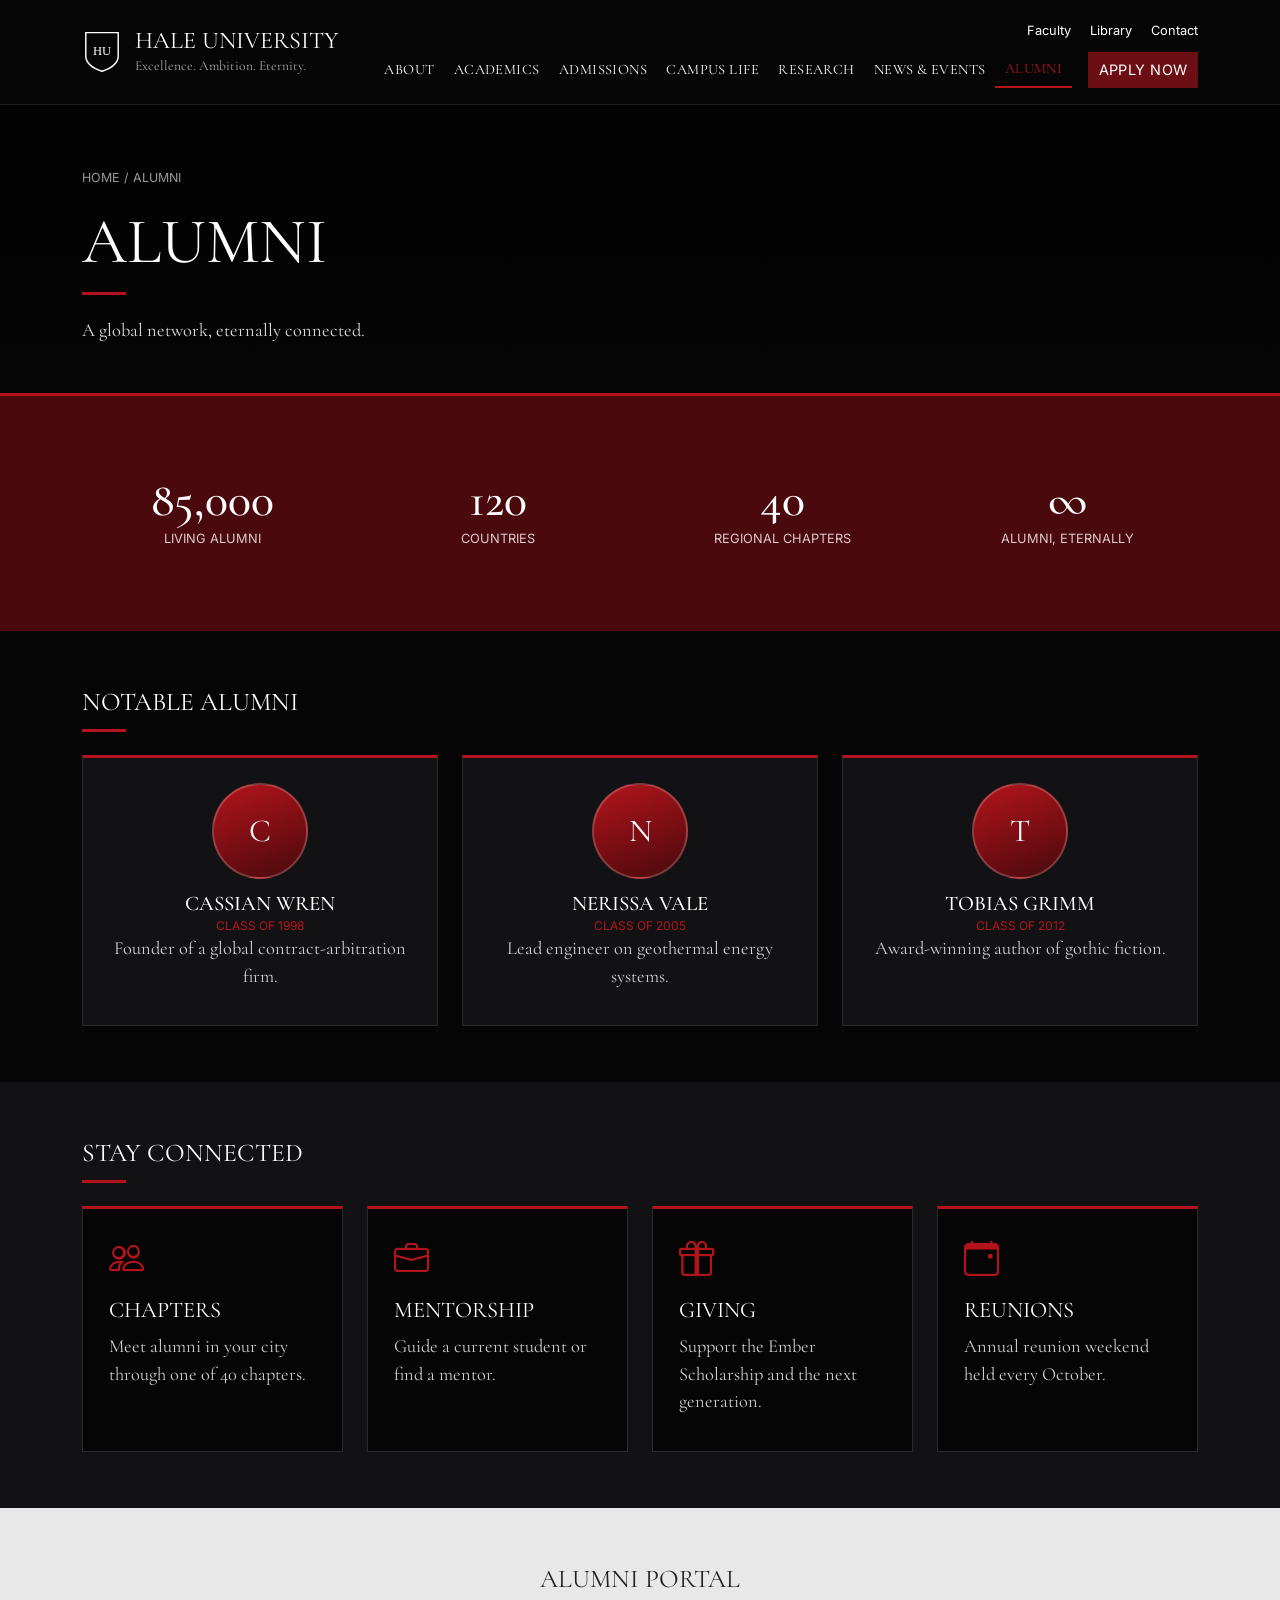
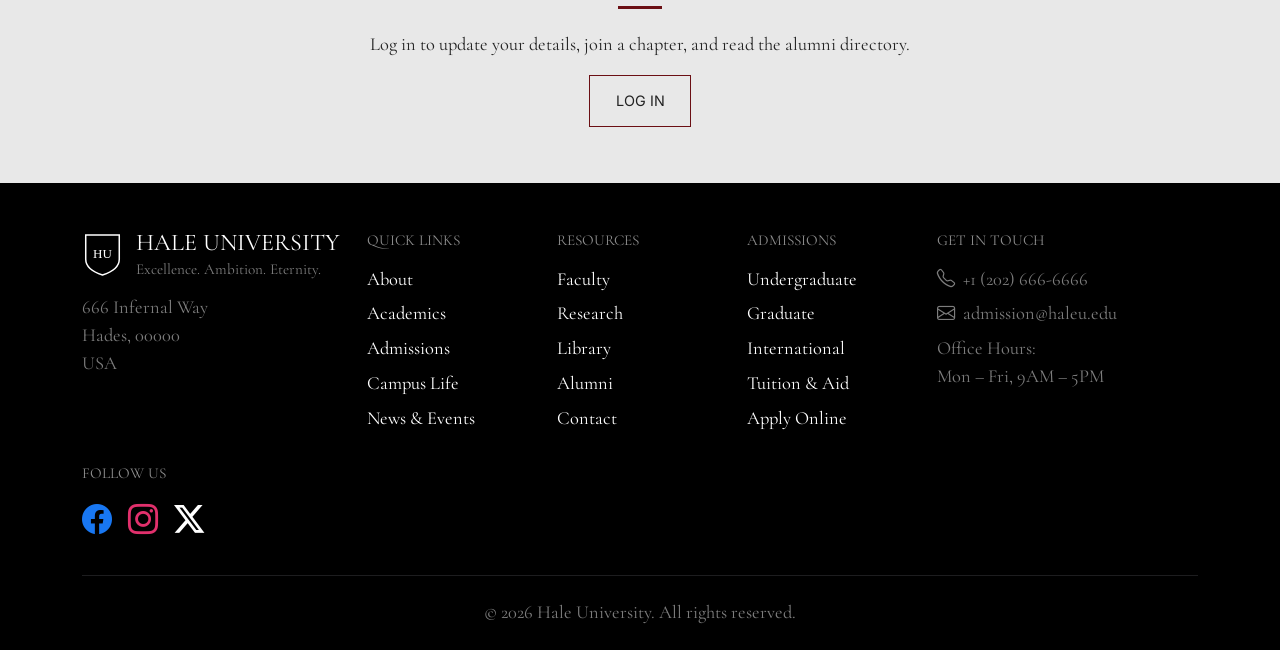
==== alumni.html @ 7ca4a880 "Add files via upload" ====
<!doctype html>
<html lang="en">
  <head>
    <meta charset="UTF-8" />
    <meta name="viewport" content="width=device-width, initial-scale=1" />
    <title>Alumni | Hale University</title>
    <link
      href="https://cdn.jsdelivr.net/npm/bootstrap@5.3.3/dist/css/bootstrap.min.css"
      rel="stylesheet"
    />
    <link
      href="https://cdn.jsdelivr.net/npm/bootstrap-icons@1.11.3/font/bootstrap-icons.min.css"
      rel="stylesheet"
    />
    <link
      href="https://fonts.googleapis.com/css2?family=Cormorant+Garamond:wght@400;500&family=Inter:wght@400;500&display=swap"
      rel="stylesheet"
    />
    <link href="style.css" rel="stylesheet" />
  </head>
  <body>
    <header class="site-header">
      <nav class="navbar navbar-expand-lg navbar-dark py-3">
        <div class="container-xl">
          <a class="navbar-brand logo m-0" href="index.html">
            <svg viewBox="0 0 44 50">
              <path
                d="M4 4h36v26c0 9-9 14-18 17C13 44 4 39 4 30z"
                fill="none"
                stroke="#fff"
                stroke-width="1.6"
              />
              <text
                x="22"
                y="29"
                fill="#fff"
                font-size="14"
                text-anchor="middle"
                font-family="Georgia"
              >
                HU
              </text>
            </svg>
            <span
              ><span class="logo-name">HALE UNIVERSITY</span
              ><span class="logo-tag"
                >Excellence. Ambition. Eternity.</span
              ></span
            >
          </a>
          <button
            class="navbar-toggler"
            type="button"
            data-bs-toggle="collapse"
            data-bs-target="#mainMenu"
            aria-label="Menu"
          >
            <span class="navbar-toggler-icon"></span>
          </button>
          <div
            class="collapse navbar-collapse justify-content-end"
            id="mainMenu"
          >
            <div>
              <div class="top-links text-end d-none d-lg-block mb-2">
                <a href="faculty.html">Faculty</a
                ><a href="library.html">Library</a
                ><a href="contact.html">Contact</a>
              </div>
              <div class="main-nav d-lg-flex align-items-center">
                <a href="about.html">About</a>
                <a href="academics.html">Academics</a>
                <a href="admissions.html">Admissions</a>
                <a href="campus-life.html">Campus Life</a>
                <a href="research.html">Research</a>
                <a href="news.html">News &amp; Events</a>
                <a href="alumni.html" class="active">Alumni</a>
                <a href="apply.html" class="btn btn-apply ms-lg-3 mt-3 mt-lg-0"
                  >Apply Now</a
                >
              </div>
            </div>
          </div>
        </div>
      </nav>
    </header>

    <main>
      <section class="page-banner">
        <div class="container-xl">
          <div class="crumbs"><a href="index.html">Home</a> / Alumni</div>
          <h1>Alumni</h1>
          <div class="red-line"></div>
          <p>A global network, eternally connected.</p>
        </div>
      </section>

      <section class="section-wine">
        <div class="container-xl">
          <div class="row">
            <div class="col-6 col-md-3 stat">
              <strong>85,000</strong><span>Living alumni</span>
            </div>
            <div class="col-6 col-md-3 stat">
              <strong>120</strong><span>Countries</span>
            </div>
            <div class="col-6 col-md-3 stat">
              <strong>40</strong><span>Regional chapters</span>
            </div>
            <div class="col-6 col-md-3 stat">
              <strong>&infin;</strong><span>Alumni, eternally</span>
            </div>
          </div>
        </div>
      </section>

      <section class="section-dark">
        <div class="container-xl">
          <h2 class="section-title">Notable Alumni</h2>
          <div class="red-line"></div>
          <div class="row g-4">
            <div class="col-12 col-md-4">
              <div class="hu-card person">
                <div class="avatar text-white">C</div>
                <h3>Cassian Wren</h3>
                <div class="role">Class of 1998</div>
                <p>Founder of a global contract-arbitration firm.</p>
              </div>
            </div>
            <div class="col-12 col-md-4">
              <div class="hu-card person">
                <div class="avatar text-white">N</div>
                <h3>Nerissa Vale</h3>
                <div class="role">Class of 2005</div>
                <p>Lead engineer on geothermal energy systems.</p>
              </div>
            </div>
            <div class="col-12 col-md-4">
              <div class="hu-card person">
                <div class="avatar text-white">T</div>
                <h3>Tobias Grimm</h3>
                <div class="role">Class of 2012</div>
                <p>Award-winning author of gothic fiction.</p>
              </div>
            </div>
          </div>
        </div>
      </section>

      <section class="section-panel">
        <div class="container-xl">
          <h2 class="section-title">Stay Connected</h2>
          <div class="red-line"></div>
          <div class="row g-4">
            <div class="col-12 col-md-6 col-lg-3">
              <div class="hu-card">
                <i class="bi bi-people icon"></i>
                <h3>Chapters</h3>
                <p>Meet alumni in your city through one of 40 chapters.</p>
              </div>
            </div>
            <div class="col-12 col-md-6 col-lg-3">
              <div class="hu-card">
                <i class="bi bi-briefcase icon"></i>
                <h3>Mentorship</h3>
                <p>Guide a current student or find a mentor.</p>
              </div>
            </div>
            <div class="col-12 col-md-6 col-lg-3">
              <div class="hu-card">
                <i class="bi bi-gift icon"></i>
                <h3>Giving</h3>
                <p>Support the Ember Scholarship and the next generation.</p>
              </div>
            </div>
            <div class="col-12 col-md-6 col-lg-3">
              <div class="hu-card">
                <i class="bi bi-calendar-event icon"></i>
                <h3>Reunions</h3>
                <p>Annual reunion weekend held every October.</p>
              </div>
            </div>
          </div>
        </div>
      </section>

      <section class="section-light">
        <div class="container-xl text-center">
          <h2 class="section-title">Alumni Portal</h2>
          <div class="red-line mx-auto"></div>
          <p class="mx-auto" style="max-width: 640px">
            Log in to update your details, join a chapter, and read the alumni
            directory.
          </p>
          <a href="login.html" class="btn-story">Log in</a>
        </div>
      </section>
    </main>

    <footer class="site-footer">
      <div class="container-xl">
        <div class="row g-4">
          <div class="col-12 col-lg-3">
            <div class="logo mb-3">
              <svg viewBox="0 0 44 50">
                <path
                  d="M4 4h36v26c0 9-9 14-18 17C13 44 4 39 4 30z"
                  fill="none"
                  stroke="#fff"
                  stroke-width="1.6"
                />
                <text
                  x="22"
                  y="29"
                  fill="#fff"
                  font-size="14"
                  text-anchor="middle"
                  font-family="Georgia"
                >
                  HU
                </text>
              </svg>
              <span
                ><span class="logo-name fs-4">HALE UNIVERSITY</span
                ><span class="logo-tag muted"
                  >Excellence. Ambition. Eternity.</span
                ></span
              >
            </div>
            <address class="muted mb-0">
              666 Infernal Way<br />Hades, 00000<br />USA
            </address>
          </div>
          <div class="col-6 col-md-3 col-lg-2">
            <h4>Quick Links</h4>
            <ul>
              <li><a href="about.html">About</a></li>
              <li><a href="academics.html">Academics</a></li>
              <li><a href="admissions.html">Admissions</a></li>
              <li><a href="campus-life.html">Campus Life</a></li>
              <li><a href="news.html">News &amp; Events</a></li>
            </ul>
          </div>
          <div class="col-6 col-md-3 col-lg-2">
            <h4>Resources</h4>
            <ul>
              <li><a href="faculty.html">Faculty</a></li>
              <li><a href="research.html">Research</a></li>
              <li><a href="library.html">Library</a></li>
              <li><a href="alumni.html">Alumni</a></li>
              <li><a href="contact.html">Contact</a></li>
            </ul>
          </div>
          <div class="col-6 col-md-3 col-lg-2">
            <h4>Admissions</h4>
            <ul>
              <li><a href="admissions.html">Undergraduate</a></li>
              <li><a href="admissions.html">Graduate</a></li>
              <li><a href="admissions.html">International</a></li>
              <li><a href="admissions.html">Tuition &amp; Aid</a></li>
              <li><a href="apply.html">Apply Online</a></li>
            </ul>
          </div>
          <div class="col-6 col-md-3 col-lg-3">
            <h4>Get in touch</h4>
            <ul class="muted">
              <li><i class="bi bi-telephone me-2"></i>+1 (202) 666-6666</li>
              <li><i class="bi bi-envelope me-2"></i>admission@haleu.edu</li>
              <li>Office Hours:<br />Mon – Fri, 9AM – 5PM</li>
            </ul>
          </div>
          <div class="col-12">
            <h4>Follow us</h4>
            <div class="social">
              <a href="#" aria-label="Facebook"
                ><i class="bi bi-facebook"></i></a
              ><a href="#" aria-label="Instagram"
                ><i class="bi bi-instagram"></i></a
              ><a href="#" aria-label="X"><i class="bi bi-twitter-x"></i></a>
            </div>
          </div>
        </div>
        <div class="copyright">
          &copy; 2026 Hale University. All rights reserved.
        </div>
      </div>
    </footer>
    <script src="https://cdn.jsdelivr.net/npm/bootstrap@5.3.3/dist/js/bootstrap.bundle.min.js"></script>
  </body>
</html>
---- style.css ----
/* HELL UNIVERSITY - Universal Styles */

/* ---------- Colors & fonts ---------- */
:root {
  --black: #050505;
  --panel: #121214;
  --wine: #4a090c;
  --red: #6b0f14;
  --red-bright: #b3141c;
  --light: #e8e8e8;
  --line: #2a2a2e;
  /* Palitan lang dito ang images ng banner/hero/tiles */
  --hero-img: url("https://i.pinimg.com/1200x/60/53/c5/6053c5d104e290d64d46bd8c85cccacd.jpg");
  --alt-img: url("https://i.pinimg.com/1200x/9d/fe/d5/9dfed5aaf3898fc8e7cbd464f2195040.jpg");
}
body {
  font-family: "Cormorant Garamond", serif;
  font-size: 1.15rem;
  background: var(--black);
  color: #fff;
  overflow-x: clip;
}
a {
  color: inherit;
  text-decoration: none;
}
.sans {
  font-family: "Inter", sans-serif;
  font-size: 0.85rem;
  text-transform: uppercase;
}
.section-title {
  font-size: 1.6rem;
  text-transform: uppercase;
  font-weight: 400;
  margin: 0;
}
.red-line {
  width: 44px;
  height: 3px;
  background: var(--red-bright);
  margin: 0.7rem 0 1.4rem;
}
.text-red {
  color: var(--red-bright);
}

/* ---------- Logo ---------- */
.logo {
  display: flex;
  align-items: center;
  gap: 0.8rem;
}
.logo svg {
  width: 44px;
  height: 50px;
  flex: none;
}
.logo-name {
  display: block;
  font-size: 1.7rem;
  line-height: 1;
}
.logo-tag {
  color: #aaa;
  font-size: 0.95rem;
}

/* ---------- Header ---------- */
.site-header {
  background: var(--black);
  border-bottom: 1px solid #1d1d1f;
}
.top-links a {
  font-family: "Inter", sans-serif;
  font-size: 0.8rem;
  margin-left: 1.2rem;
}
.top-links a:hover,
.main-nav a:hover {
  color: var(--red-bright);
}
.main-nav a {
  text-transform: uppercase;
  letter-spacing: 0.05em;
  padding: 0.5rem 0.9rem;
  display: inline-block;
}
.main-nav a.active {
  color: var(--red-bright);
  border-bottom: 2px solid var(--red-bright);
}
.btn-apply {
  background: var(--red);
  color: #fff;
  border-radius: 0;
  font-family: "Inter", sans-serif;
  font-size: 0.85rem;
  text-transform: uppercase;
  padding: 0.7rem 1.6rem;
}
.btn-apply:hover {
  background: #85131a;
  color: #fff;
}
.main-nav a.btn-apply.active {
  border-bottom: 0;
  color: #fff;
}

/* ---------- Hero (home) ---------- */
.hero {
  background:
    linear-gradient(rgba(0, 0, 0, 0.55), rgba(0, 0, 0, 0.55)),
    var(--hero-img) center / cover no-repeat;
  padding: 4rem 0;
}
.hero h1 {
  font-size: clamp(3.4rem, 8vw, 6rem);
  line-height: 0.95;
  font-weight: 400;
  text-transform: uppercase;
}
.btn-outline-red {
  border: 1px solid var(--red-bright);
  color: #fff;
  border-radius: 0;
  font-family: "Inter", sans-serif;
  font-size: 0.9rem;
  text-transform: uppercase;
  padding: 0.9rem 1.6rem;
}
.btn-outline-red:hover {
  background: rgba(179, 20, 28, 0.2);
  color: #fff;
}
.announcements {
  background: rgba(14, 14, 16, 0.92);
  border: 1px solid var(--line);
  padding: 2rem;
}
.announce-item {
  border-bottom: 1px solid var(--line);
  padding: 1rem 0;
}
.announce-item small {
  display: block;
  color: #999;
  font-family: "Inter", sans-serif;
  font-size: 0.78rem;
  text-transform: uppercase;
}

/* ---------- Inner page banner ---------- */
.page-banner {
  background:
    linear-gradient(rgba(0, 0, 0, 0.65), rgba(5, 5, 5, 0.9)),
    var(--hero-img) center / cover no-repeat;
  padding: 4rem 0 3rem;
  border-bottom: 3px solid var(--red-bright);
}
.page-banner.alt {
  background:
    linear-gradient(rgba(0, 0, 0, 0.65), rgba(5, 5, 5, 0.9)),
    var(--alt-img) center / cover no-repeat;
}
.page-banner h1 {
  font-size: clamp(2.4rem, 6vw, 4rem);
  font-weight: 400;
  text-transform: uppercase;
  margin: 0;
}
.page-banner p {
  max-width: 640px;
  margin: 0;
  color: #ddd;
}
.crumbs {
  font-family: "Inter", sans-serif;
  font-size: 0.78rem;
  text-transform: uppercase;
  color: #999;
  margin-bottom: 1rem;
}
.crumbs a:hover {
  color: var(--red-bright);
}

/* ---------- Generic sections ---------- */
.section-dark {
  background: var(--black);
  padding: 3.5rem 0;
}
.section-panel {
  background: var(--panel);
  padding: 3.5rem 0;
}
.section-light {
  background: var(--light);
  color: #222;
  padding: 3.5rem 0;
}
.section-light .red-line {
  background: var(--red);
}
.section-wine {
  background: var(--wine);
  padding: 3.5rem 0;
}

/* ---------- Cards ---------- */
.hu-card {
  background: var(--panel);
  border: 1px solid var(--line);
  border-top: 3px solid var(--red-bright);
  padding: 1.6rem;
  height: 100%;
}
.hu-card i.icon {
  font-size: 2.2rem;
  color: var(--red-bright);
}
.hu-card h3 {
  font-size: 1.4rem;
  text-transform: uppercase;
  font-weight: 400;
  margin: 0.6rem 0;
}
.hu-card p {
  color: #cfcfcf;
  margin-bottom: 0.6rem;
}
.hu-card .more {
  font-family: "Inter", sans-serif;
  font-size: 0.78rem;
  text-transform: uppercase;
  color: var(--red-bright);
}
.section-light .hu-card {
  background: #fff;
  border-color: #cfcfcf;
  border-top-color: var(--red);
  color: #222;
}
.section-light .hu-card p {
  color: #444;
}
.section-panel .hu-card {
  background: var(--black);
}

/* ---------- Stats ---------- */
.stat {
  text-align: center;
  padding: 1.5rem 0.5rem;
}
.stat strong {
  display: block;
  font-size: 3rem;
  font-weight: 500;
  line-height: 1;
}
.stat span {
  font-family: "Inter", sans-serif;
  font-size: 0.8rem;
  text-transform: uppercase;
  color: #e1c9c9;
}

/* ---------- Feature strip ---------- */
.features {
  background: var(--wine);
}
.feature {
  text-align: center;
  padding: 2rem 1rem;
  border: 1px solid #7a1a1f;
  margin-bottom: 1rem;
}
.feature i {
  font-size: 3rem;
}
.feature h3 {
  font-size: 1.3rem;
  text-transform: uppercase;
  font-weight: 400;
  margin: 0.5rem 0;
}
.feature p {
  margin: 0;
  color: #e1c9c9;
}

/* ---------- About + Quick links ---------- */
.about {
  background: var(--light);
  color: #222;
  padding: 3rem 0;
}
.about .red-line {
  background: var(--red);
}
.btn-story {
  display: block;
  text-align: center;
  background: var(--red);
  color: #fff;
  border-radius: 0;
  font-family: "Inter", sans-serif;
  font-size: 0.9rem;
  text-transform: uppercase;
  padding: 1rem;
}
.btn-story:hover {
  background: #85131a;
  color: #fff;
}
.quick-link {
  display: flex;
  justify-content: space-between;
  align-items: center;
  padding: 1rem;
  border-bottom: 1px solid #fff;
  background: #dcdcdc;
  color: #222;
}
.quick-link:hover {
  color: var(--red-bright);
}

/* ---------- Apply banner ---------- */
.apply-bar {
  background: var(--light);
}
.apply-box {
  background: var(--panel);
  padding: 1.4rem 2rem;
}
.ring {
  width: 40px;
  height: 40px;
  border: 2px solid #ccc;
  border-radius: 50%;
  flex: none;
}

/* ---------- Timeline ---------- */
.timeline {
  border-left: 2px solid var(--red-bright);
  padding-left: 1.6rem;
  margin-left: 0.4rem;
}
.timeline-item {
  position: relative;
  padding-bottom: 1.8rem;
}
.timeline-item::before {
  content: "";
  position: absolute;
  left: -2.05rem;
  top: 0.45rem;
  width: 14px;
  height: 14px;
  background: var(--red-bright);
  border-radius: 50%;
}
.timeline-item .year {
  font-family: "Inter", sans-serif;
  font-size: 0.85rem;
  color: var(--red-bright);
  text-transform: uppercase;
}
.timeline-item h3 {
  font-size: 1.4rem;
  margin: 0.1rem 0;
  font-weight: 500;
}
.timeline-item p {
  margin: 0;
  color: #cfcfcf;
}

/* ---------- Tables ---------- */
.table-hu {
  --bs-table-bg: var(--panel);
  --bs-table-striped-bg: #18181b;
  --bs-table-color: #fff;
  --bs-table-striped-color: #fff;
  --bs-table-hover-color: #fff;
  --bs-table-active-color: #fff;
  --bs-table-border-color: var(--line);
  margin: 0;
}
.table-hu th {
  font-family: "Inter", sans-serif;
  font-size: 0.78rem;
  text-transform: uppercase;
  background: var(--red) !important;
  color: #fff !important;
  font-weight: 500;
}
.table-hu td {
  vertical-align: middle;
}

/* ---------- Steps ---------- */
.step {
  text-align: center;
  padding: 1rem;
}
.step .num {
  width: 56px;
  height: 56px;
  border: 2px solid var(--red-bright);
  border-radius: 50%;
  display: inline-flex;
  align-items: center;
  justify-content: center;
  font-size: 1.6rem;
  margin-bottom: 0.7rem;
}
.step h3 {
  font-size: 1.25rem;
  text-transform: uppercase;
  font-weight: 400;
}
.step p {
  color: #cfcfcf;
}

/* ---------- Accordion (FAQ) ---------- */
.accordion {
  --bs-accordion-bg: var(--panel);
  --bs-accordion-color: #fff;
  --bs-accordion-border-color: var(--line);
  --bs-accordion-btn-bg: var(--panel);
  --bs-accordion-btn-color: #fff;
  --bs-accordion-active-bg: var(--wine);
  --bs-accordion-active-color: #fff;
  --bs-accordion-btn-focus-box-shadow: none;
  --bs-accordion-border-radius: 0;
  --bs-accordion-inner-border-radius: 0;
}
.accordion-button {
  font-family: "Cormorant Garamond", serif;
  font-size: 1.2rem;
}
.accordion-button::after {
  filter: invert(1);
}

/* ---------- Tiles (campus / library) ---------- */
.tile {
  position: relative;
  min-height: 220px;
  padding: 1.4rem;
  display: flex;
  flex-direction: column;
  justify-content: flex-end;
  background:
    linear-gradient(180deg, rgba(0, 0, 0, 0.15), rgba(0, 0, 0, 0.9)),
    var(--alt-img) center / cover no-repeat;
  border: 1px solid var(--line);
}
.tile.t2 {
  background-image:
    linear-gradient(180deg, rgba(74, 9, 12, 0.3), rgba(0, 0, 0, 0.9)),
    var(--hero-img);
}
.tile.t3 {
  background: linear-gradient(160deg, var(--wine), #000);
}
.tile h3 {
  font-size: 1.4rem;
  text-transform: uppercase;
  font-weight: 400;
  margin: 0;
}
.tile p {
  margin: 0.3rem 0 0;
  color: #ddd;
}

/* ---------- People ---------- */
.person {
  text-align: center;
}
.avatar {
  width: 96px;
  height: 96px;
  border-radius: 50%;
  background: linear-gradient(160deg, var(--red-bright), var(--wine));
  display: inline-flex;
  align-items: center;
  justify-content: center;
  font-size: 2rem;
  margin-bottom: 0.8rem;
  border: 2px solid #fff3;
}
.person h3 {
  font-size: 1.3rem;
  margin: 0;
  font-weight: 500;
}
.person .role {
  font-family: "Inter", sans-serif;
  font-size: 0.75rem;
  text-transform: uppercase;
  color: var(--red-bright);
}

/* ---------- News list ---------- */
.news-item {
  display: flex;
  gap: 1.4rem;
  padding: 1.4rem 0;
  border-bottom: 1px solid var(--line);
}
.news-date {
  flex: none;
  width: 72px;
  text-align: center;
  border: 1px solid var(--red-bright);
  padding: 0.5rem 0;
  font-family: "Inter", sans-serif;
  text-transform: uppercase;
  font-size: 0.72rem;
  height: fit-content;
}
.news-date strong {
  display: block;
  font-size: 1.7rem;
  font-family: "Cormorant Garamond", serif;
  line-height: 1;
}
.news-item h3 {
  font-size: 1.4rem;
  margin: 0 0 0.3rem;
  font-weight: 500;
}
.news-item p {
  margin: 0;
  color: #cfcfcf;
}
.tag {
  display: inline-block;
  font-family: "Inter", sans-serif;
  font-size: 0.7rem;
  text-transform: uppercase;
  background: var(--red);
  padding: 0.15rem 0.6rem;
  margin-bottom: 0.4rem;
}

/* ---------- Forms ---------- */
.hu-form label {
  font-family: "Inter", sans-serif;
  font-size: 0.78rem;
  text-transform: uppercase;
  margin-bottom: 0.3rem;
  color: #bbb;
}
.hu-form .form-control,
.hu-form .form-select {
  background: #0c0c0e;
  border: 1px solid #333;
  border-radius: 0;
  color: #fff;
  padding: 0.7rem 0.9rem;
  font-family: "Inter", sans-serif;
  font-size: 0.95rem;
}
.hu-form .form-control:focus,
.hu-form .form-select:focus {
  border-color: var(--red-bright);
  box-shadow: 0 0 0 0.15rem rgba(179, 20, 28, 0.3);
  background: #0c0c0e;
  color: #fff;
}
.hu-form .form-check-input:checked {
  background-color: var(--red-bright);
  border-color: var(--red-bright);
}
.form-wrap {
  background: var(--panel);
  border: 1px solid var(--line);
  padding: 2rem;
}

/* ---------- Quote ---------- */
.quote {
  border-left: 3px solid var(--red-bright);
  padding-left: 1.2rem;
  font-size: 1.5rem;
  font-style: italic;
}
.quote small {
  display: block;
  font-style: normal;
  font-family: "Inter", sans-serif;
  font-size: 0.78rem;
  text-transform: uppercase;
  color: #999;
  margin-top: 0.5rem;
}

/* ---------- Footer ---------- */
.site-footer {
  background: #000;
  padding: 3rem 0 1.5rem;
}
.site-footer h4 {
  font-size: 0.95rem;
  text-transform: uppercase;
  color: #8d8d8d;
  font-weight: 400;
  margin-bottom: 1rem;
}
.site-footer ul {
  list-style: none;
  padding: 0;
  margin: 0;
}
.site-footer li {
  margin-bottom: 0.45rem;
}
.site-footer li a:hover {
  color: var(--red-bright);
}
.muted {
  color: #7d7d7d;
}
.social a {
  font-size: 1.9rem;
  margin-right: 1rem;
}
.social .bi-facebook {
  color: #1877f2;
}
.social .bi-instagram {
  color: #e1306c;
}
.copyright {
  border-top: 1px solid #1d1d1f;
  margin-top: 2rem;
  padding-top: 1.4rem;
  text-align: center;
  color: #7d7d7d;
}
/* ---------- MOBILE (below 768px) ---------- */
@media (max-width: 767.98px) {
  .hero {
    padding: 2rem 0 0;
  }
  .hero-text {
    border: 1px solid #333;
    background: rgba(0, 0, 0, 0.6);
    padding: 2rem 1rem;
    text-align: center;
  }
  .announcements {
    border: 0;
    background: var(--panel);
    margin: 2rem -12px 0;
  }
  .quick-link {
    margin: 0 -12px;
  }
  .news-item {
    flex-direction: column;
    gap: 0.8rem;
  }
  .news-date {
    width: 72px;
  }
  .page-banner {
    padding: 2.5rem 0 2rem;
  }
}

/* ---------- TABLET and up (768px+) ---------- */
@media (min-width: 768px) {
  .feature {
    border: 0;
    border-right: 1px solid #7a1a1f;
    margin: 0;
  }
  .feature:last-child {
    border-right: 0;
  }
  .btn-story {
    display: inline-block;
    background: transparent;
    color: #222;
    border: 1px solid var(--red);
    padding: 0.9rem 1.6rem;
  }
  .quick-link {
    background: transparent;
    border-bottom: 1px solid #bbb;
    padding: 0.8rem 0;
  }
}

/* =========================================================
   LOGO: icon aligned with name + tagline
   ========================================================= */
.logo > span {
  display: flex;
  flex-direction: column;
  justify-content: center;
}
.logo-name {
  line-height: 1;
}
.logo-tag {
  line-height: 1.2;
  margin-top: 0.3rem;
}
/* icon height = name + tagline height, so top/bottom line up */
.logo svg {
  width: 44px;
  height: 50px;
}
.site-header .logo-name {
  font-size: 1.5rem;
}
.site-header .logo-tag {
  font-size: 0.85rem;
}
.site-header .logo svg {
  width: 40px;
  height: 45px;
}
.site-footer .logo svg {
  width: 41px;
  height: 47px;
}

/* ---------- NAVBAR links (desktop): smaller ---------- */
.main-nav a {
  font-size: 0.9rem;
  letter-spacing: 0.03em;
  padding: 0.4rem 0.6rem;
}

/* ---------- Hero text sizes ---------- */
.hero-eyebrow {
  font-size: clamp(1rem, 2.5vw, 1.5rem);
}
.hero-tagline {
  font-size: clamp(1.15rem, 3vw, 1.75rem);
}
.hero-desc {
  font-size: clamp(1rem, 2vw, 1.25rem);
}

/* ---------- Login / Sign up pages ---------- */
.auth-page {
  background:
    linear-gradient(rgba(0, 0, 0, 0.75), rgba(5, 5, 5, 0.93)),
    var(--hero-img) center / cover no-repeat;
  min-height: 100vh;
}
.auth-card {
  background: rgba(18, 18, 20, 0.96);
  border: 1px solid var(--line);
  border-top: 3px solid var(--red-bright);
}
.auth-link {
  color: var(--red-bright);
  text-decoration: underline;
}
.auth-card .form-control,
.auth-card .input-group-text {
  background: #0c0c0e;
  border-color: #333;
  color: #fff;
  border-radius: 0;
}
.auth-card .form-control:focus {
  border-color: var(--red-bright);
  box-shadow: none;
}
.btn-toggle {
  background: #0c0c0e;
  border: 1px solid #333;
  color: #bbb;
  border-radius: 0;
}
.btn-hu {
  background: var(--red);
  color: #fff;
  border: 0;
  border-radius: 0;
  font-family: "Inter", sans-serif;
  font-size: 0.85rem;
  text-transform: uppercase;
}
.btn-hu:hover {
  background: #85131a;
  color: #fff;
}

/* =========================================================
   TABLET / MOBILE NAVBAR (hamburger, below 992px)
   ========================================================= */
@media (max-width: 991.98px) {
  .site-header .navbar-brand {
    flex: 1 1 auto;
    min-width: 0;
    margin-right: 0;
  }
  .site-header .logo {
    gap: 0.5rem;
  }
  .site-header .logo-name {
    font-size: 1.1rem;
    letter-spacing: 0.02em;
  }
  .site-header .logo-tag {
    font-size: 0.62rem;
    margin-top: 0.2rem;
    white-space: nowrap;
  }
  .site-header .logo svg {
    width: 29px;
    height: 33px;
  }
  .site-header .navbar-toggler {
    flex: none;
    margin-left: 0.5rem;
    padding: 0.25rem 0.5rem;
  }
  .navbar-collapse {
    padding-top: 0.5rem;
  }
  .main-nav a {
    display: block;
    font-size: 0.95rem;
    padding: 0.7rem 0;
    border-bottom: 1px solid #1d1d1f;
  }
  .main-nav a.btn-apply,
  .main-nav a.btn-apply.active {
    display: block;
    text-align: center;
    border-bottom: 0;
    padding: 0.7rem 1rem;
  }
}

/* =========================================================
   MOBILE (below 768px): smaller text + tighter spacing
   ========================================================= */
@media (max-width: 767.98px) {
  body {
    font-size: 1.05rem;
  }

  /* hero */
  .hero h1 {
    font-size: clamp(2.2rem, 12vw, 4rem);
  }
  .hero-text {
    padding: 1.5rem 1rem;
  }
  .announcements {
    padding: 1.5rem 1.25rem;
  }

  /* titles */
  .section-title {
    font-size: 1.3rem;
  }
  .red-line {
    margin: 0.5rem 0 1rem;
  }
  .page-banner h1 {
    font-size: clamp(1.9rem, 9vw, 2.8rem);
  }
  .page-banner p {
    font-size: 1rem;
  }
  .crumbs {
    font-size: 0.7rem;
  }

  /* buttons */
  .btn-apply {
    font-size: 0.78rem;
    padding: 0.65rem 1.2rem;
  }
  .btn-outline-red {
    font-size: 0.8rem;
    padding: 0.7rem 1.2rem;
  }
  .btn-story {
    font-size: 0.8rem;
    padding: 0.85rem;
  }

  /* section spacing */
  .section-dark,
  .section-panel,
  .section-light,
  .section-wine {
    padding: 2.5rem 0;
  }
  .about {
    padding: 2rem 0;
  }

  /* cards & boxes (less left/right padding) */
  .hu-card {
    padding: 1.1rem;
  }
  .hu-card h3 {
    font-size: 1.2rem;
  }
  .hu-card p {
    font-size: 1rem;
  }
  .hu-card i.icon {
    font-size: 1.8rem;
  }
  .form-wrap {
    padding: 1.1rem;
  }
  .tile {
    min-height: 180px;
    padding: 1.1rem;
  }
  .tile h3 {
    font-size: 1.2rem;
  }
  .stat {
    padding: 1rem 0.5rem;
  }
  .stat strong {
    font-size: 2.2rem;
  }
  .stat span {
    font-size: 0.7rem;
  }
  .feature {
    padding: 1.4rem 1rem;
  }
  .feature i {
    font-size: 2.2rem;
  }
  .feature h3 {
    font-size: 1.15rem;
  }
  .step {
    padding: 0.5rem;
  }
  .step .num {
    width: 46px;
    height: 46px;
    font-size: 1.3rem;
  }
  .step h3 {
    font-size: 1.1rem;
  }
  .avatar {
    width: 76px;
    height: 76px;
    font-size: 1.6rem;
  }
  .person h3 {
    font-size: 1.15rem;
  }
  .quote {
    font-size: 1.2rem;
  }
  .news-item {
    padding: 1.1rem 0;
  }
  .news-item h3 {
    font-size: 1.2rem;
  }
  .timeline {
    padding-left: 1.2rem;
  }
  .timeline-item::before {
    left: -1.7rem;
  }
  .timeline-item h3 {
    font-size: 1.2rem;
  }
  .accordion-button {
    font-size: 1.05rem;
  }
  .table-hu {
    font-size: 0.88rem;
  }
  .table-hu th,
  .table-hu td {
    padding: 0.5rem;
  }

  /* footer */
  .site-footer {
    padding: 2rem 0 1.2rem;
  }
  .site-footer h4 {
    font-size: 0.85rem;
  }
  .site-footer li,
  .site-footer address {
    font-size: 1rem;
  }
  .social a {
    font-size: 1.5rem;
  }
  .copyright {
    font-size: 0.85rem;
  }

  /* login / sign up */
  .auth-page .logo-name {
    font-size: 1.25rem;
  }
  .auth-page .logo-tag {
    font-size: 0.75rem;
  }
  .auth-page .logo svg {
    width: 34px;
    height: 39px;
  }
  .auth-page h1.display-3 {
    font-size: clamp(1.9rem, 10vw, 3rem) !important;
  }
  .auth-page .fs-4 {
    font-size: 1rem !important;
  }
  .auth-page .fs-5 {
    font-size: 0.95rem !important;
  }
  .auth-page h2.display-6 {
    font-size: 1.6rem !important;
  }
  .auth-page .auth-card {
    padding: 1.25rem !important;
  }
}

/* =========================================================
   FIX: horizontal scroll on mobile / tablet
   .g-5 (3rem gutter) pulled the row 24px past the edge, but the
   container only has 12px padding, so the page overflowed sideways.
   ========================================================= */
@media (max-width: 991.98px) {
  .row.g-5 {
    --bs-gutter-x: 1.5rem;
  }
}
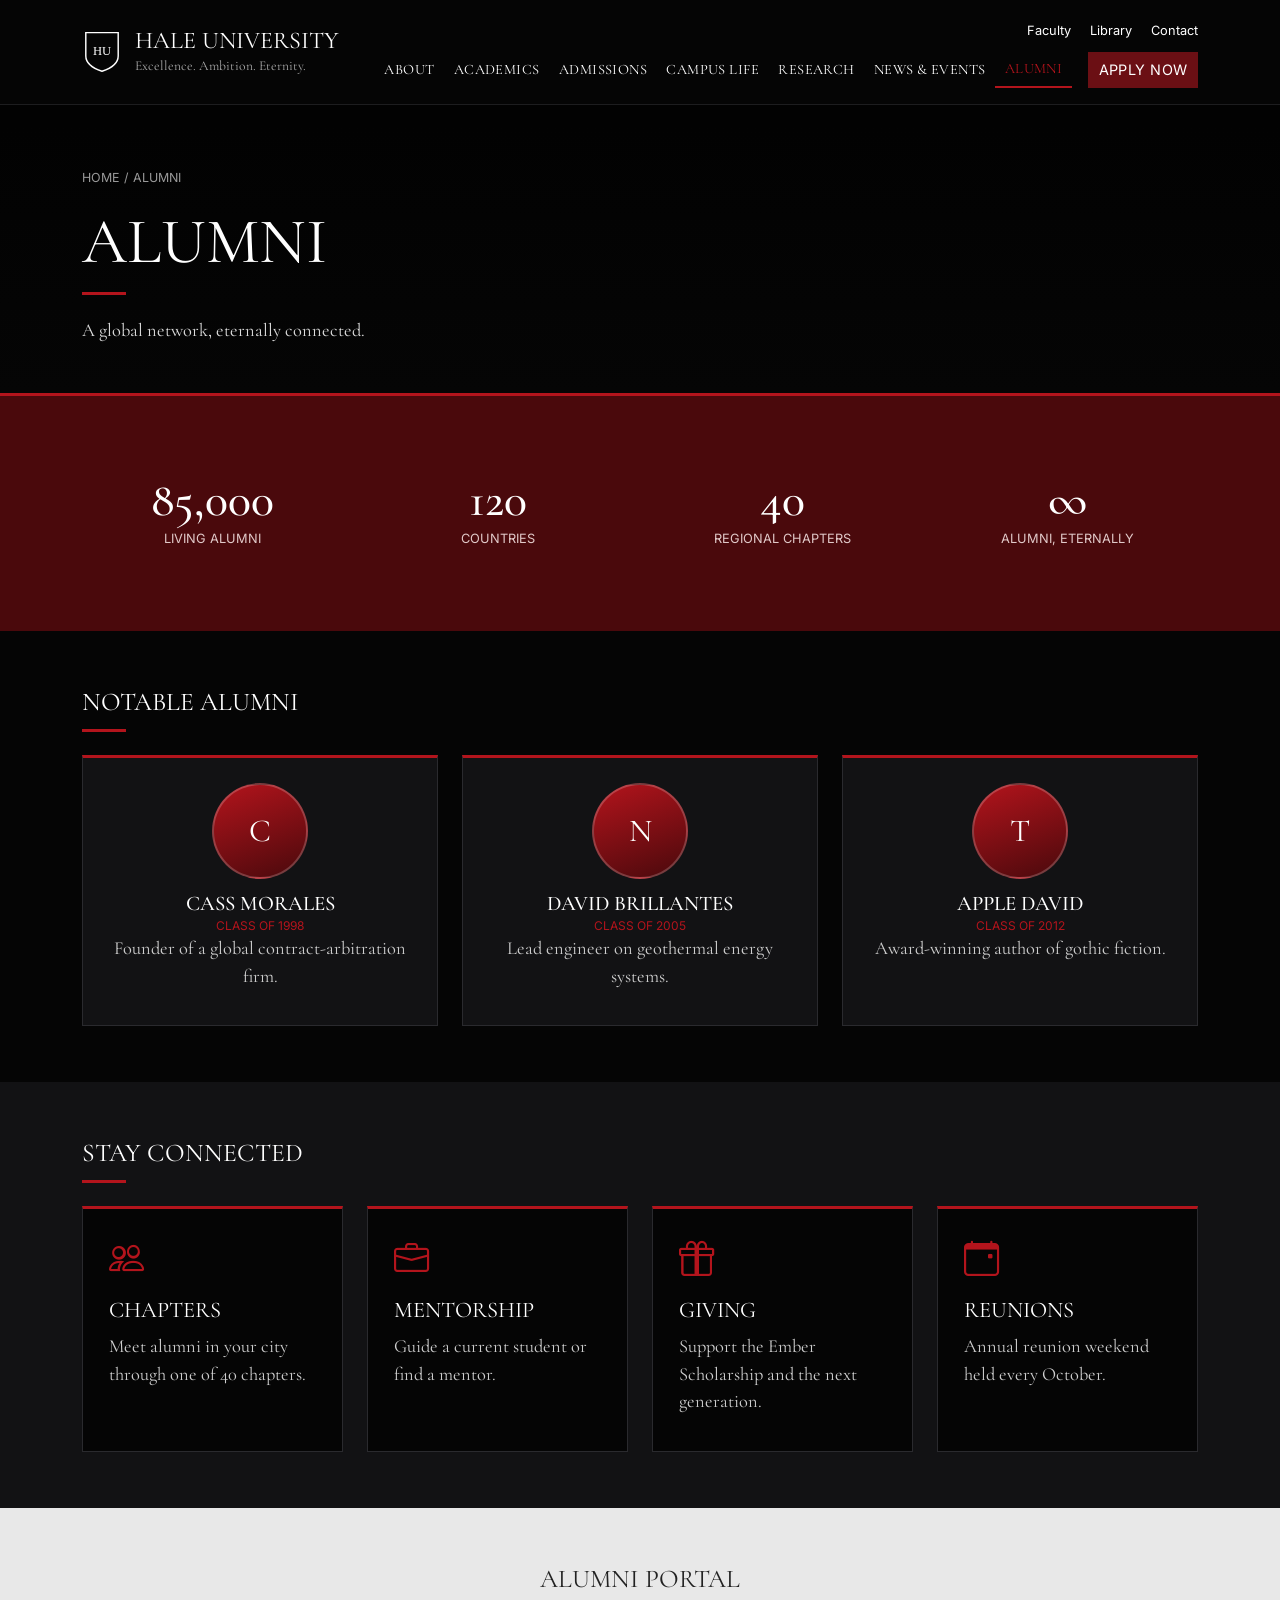
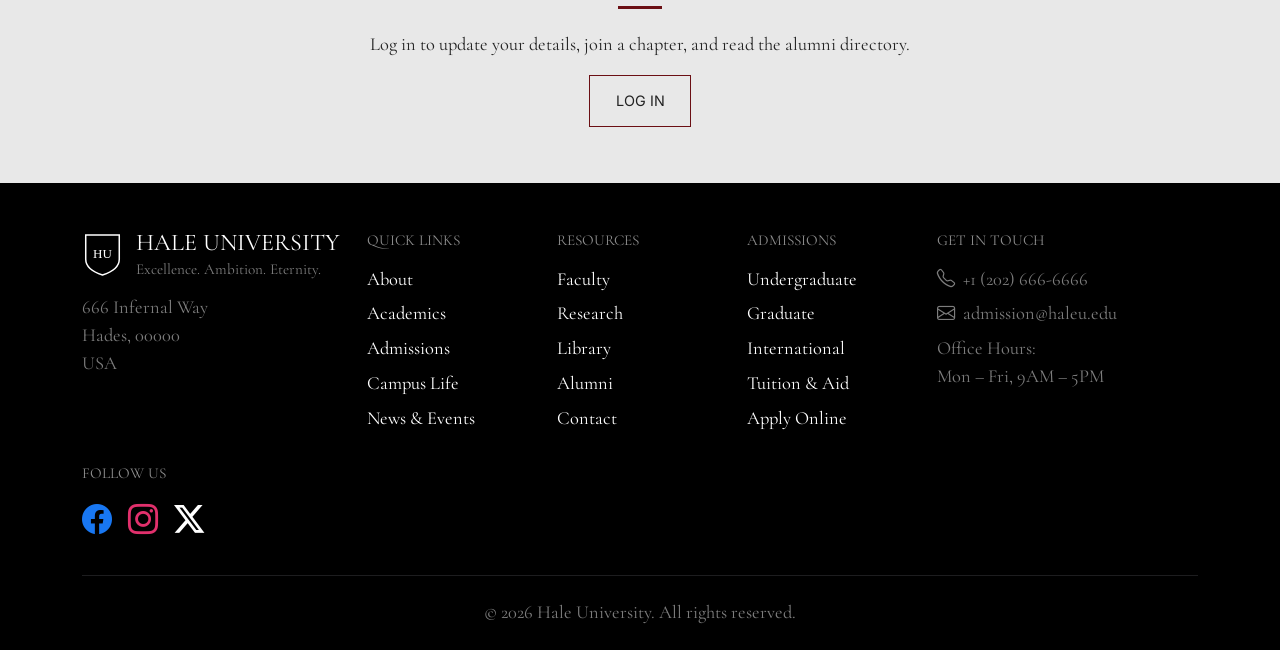
==== commit 597a23d4: "Update alumni.html" ====
--- a/alumni.html
+++ b/alumni.html
@@ -122,7 +122,7 @@
             <div class="col-12 col-md-4">
               <div class="hu-card person">
                 <div class="avatar text-white">C</div>
-                <h3>Cassian Wren</h3>
+                <h3>Cass Morales</h3>
                 <div class="role">Class of 1998</div>
                 <p>Founder of a global contract-arbitration firm.</p>
               </div>
@@ -130,7 +130,7 @@
             <div class="col-12 col-md-4">
               <div class="hu-card person">
                 <div class="avatar text-white">N</div>
-                <h3>Nerissa Vale</h3>
+                <h3>David Brillantes</h3>
                 <div class="role">Class of 2005</div>
                 <p>Lead engineer on geothermal energy systems.</p>
               </div>
@@ -138,7 +138,7 @@
             <div class="col-12 col-md-4">
               <div class="hu-card person">
                 <div class="avatar text-white">T</div>
-                <h3>Tobias Grimm</h3>
+                <h3>Apple David</h3>
                 <div class="role">Class of 2012</div>
                 <p>Award-winning author of gothic fiction.</p>
               </div>
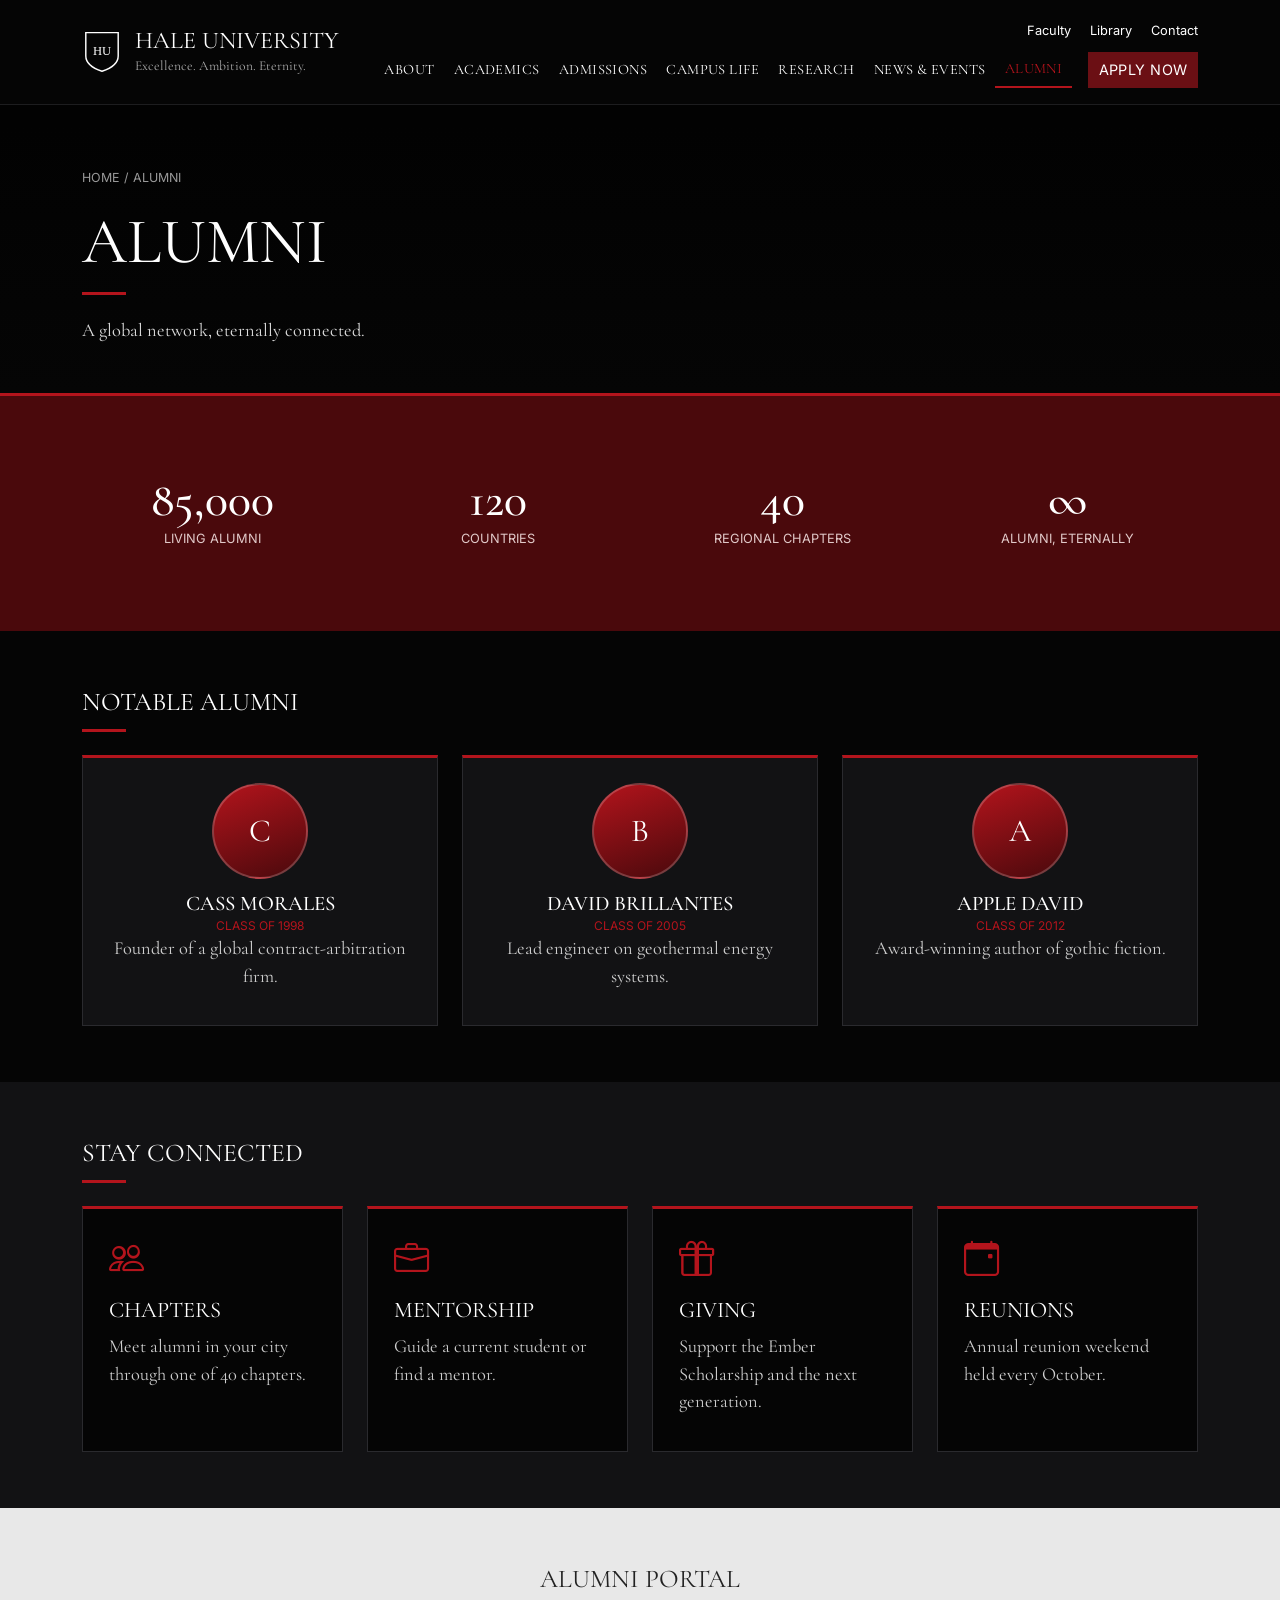
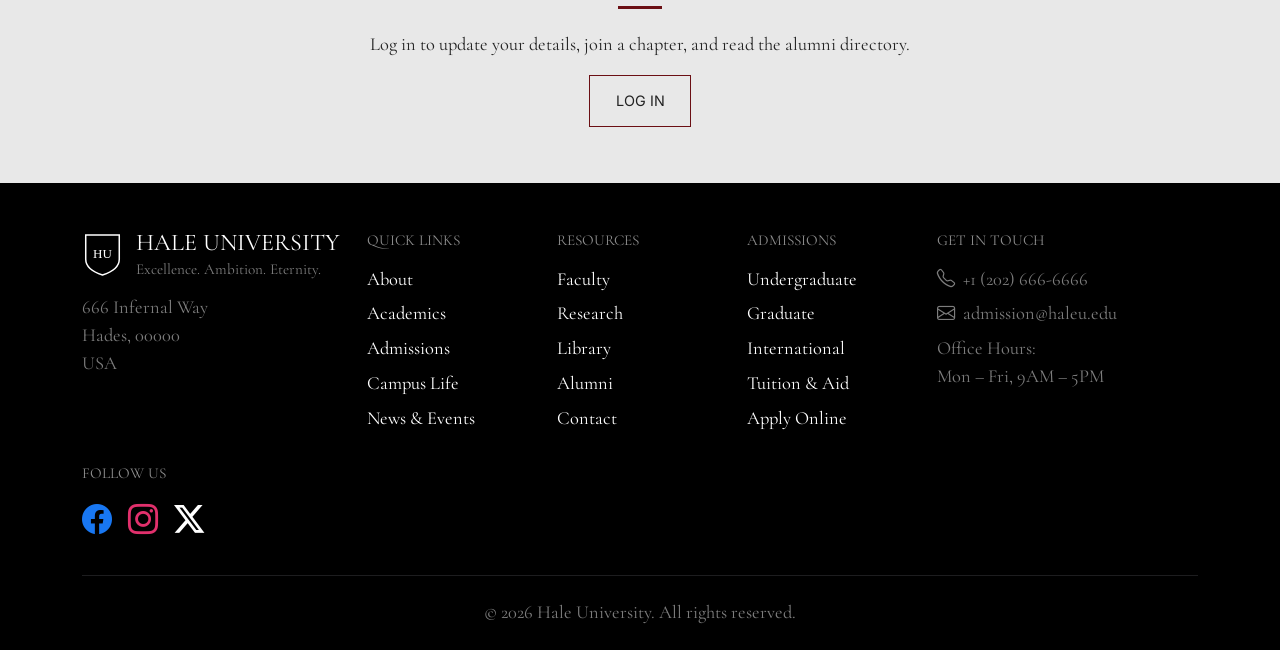
==== commit ce8278a8: "Update alumni.html" ====
--- a/alumni.html
+++ b/alumni.html
@@ -129,7 +129,7 @@
             </div>
             <div class="col-12 col-md-4">
               <div class="hu-card person">
-                <div class="avatar text-white">N</div>
+                <div class="avatar text-white">B</div>
                 <h3>David Brillantes</h3>
                 <div class="role">Class of 2005</div>
                 <p>Lead engineer on geothermal energy systems.</p>
@@ -137,7 +137,7 @@
             </div>
             <div class="col-12 col-md-4">
               <div class="hu-card person">
-                <div class="avatar text-white">T</div>
+                <div class="avatar text-white">A</div>
                 <h3>Apple David</h3>
                 <div class="role">Class of 2012</div>
                 <p>Award-winning author of gothic fiction.</p>
